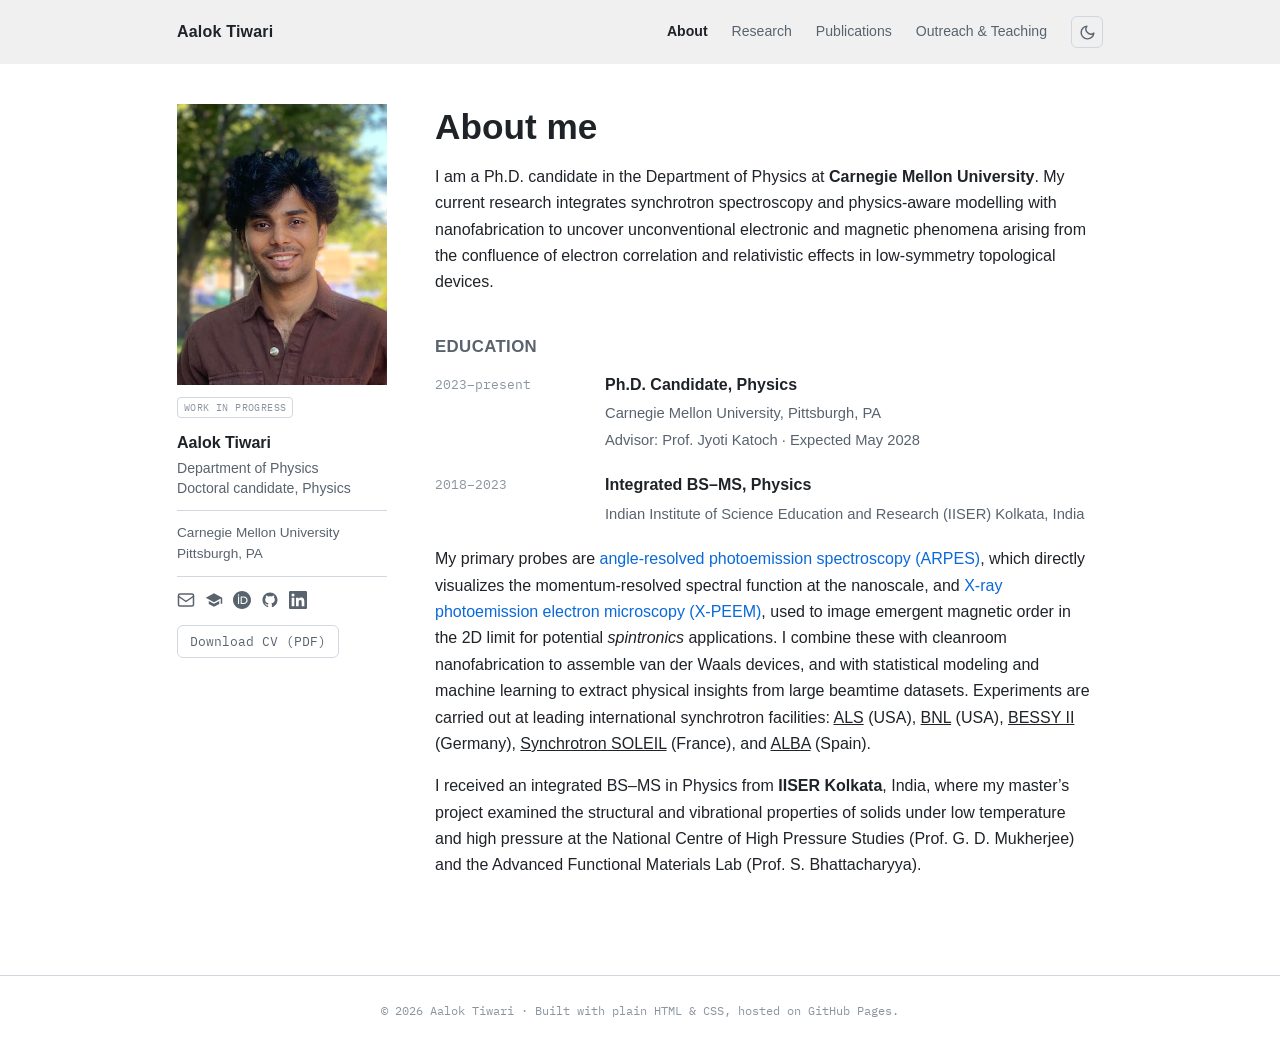
==== index.html @ 43963252 "Display profile photo as plain img, no wrapper div Co-Authored-By: Claude Sonnet 4.6 <noreply@anthro" ====
<!DOCTYPE html>
<html lang="en">
<head>
  <meta charset="UTF-8" />
  <meta name="viewport" content="width=device-width, initial-scale=1.0" />
  <script>(function(){try{if(localStorage.getItem('theme')==='dark')document.documentElement.setAttribute('data-theme','dark');}catch(e){}})();</script>
  <title>Aalok Tiwari</title>
  <meta name="description" content="Aalok Tiwari — experimental condensed matter physicist. Ph.D. candidate at Carnegie Mellon University working on 2D quantum materials, nano-ARPES, and XMCD-PEEM." />
  <link rel="preconnect" href="https://fonts.googleapis.com" />
  <link rel="preconnect" href="https://fonts.gstatic.com" crossorigin />
  <link href="https://fonts.googleapis.com/css2?family=IBM+Plex+Mono:wght@400;500;600;700&display=swap" rel="stylesheet" />
  <link rel="stylesheet" href="assets/style.css?v=3" />
  <link rel="icon" href="assets/favicon.svg" type="image/svg+xml" />
  <meta name="theme-color" content="#0969da" />
  <meta name="author" content="Aalok Tiwari" />
  <link rel="canonical" href="https://aaloktrii.github.io/" />
  <meta property="og:type" content="website" />
  <meta property="og:site_name" content="Aalok Tiwari" />
  <meta property="og:title" content="Aalok Tiwari — Experimental condensed matter physicist" />
  <meta property="og:description" content="Ph.D. candidate at Carnegie Mellon University working on 2D quantum materials, nano-ARPES, and XMCD-PEEM." />
  <meta property="og:url" content="https://aaloktrii.github.io/" />
  <meta name="twitter:card" content="summary" />
</head>
<body>
  <header class="site-header">
    <div class="header-inner">
      <a class="brand" href="index.html">Aalok Tiwari</a>
      <nav class="top-nav">
        <a href="index.html" class="active">About</a>
        <a href="research.html">Research</a>
        <a href="publications.html">Publications</a>
        <a href="outreach.html">Outreach &amp; Teaching</a>
      </nav>
      <button class="theme-toggle" type="button" aria-label="Toggle dark mode" title="Toggle light/dark">
        <svg class="icon-moon" viewBox="0 0 24 24" fill="none" stroke="currentColor" stroke-width="2" stroke-linecap="round" stroke-linejoin="round" aria-hidden="true"><path d="M21 12.79A9 9 0 1 1 11.21 3 7 7 0 0 0 21 12.79z"/></svg>
        <svg class="icon-sun" viewBox="0 0 24 24" fill="none" stroke="currentColor" stroke-width="2" stroke-linecap="round" stroke-linejoin="round" aria-hidden="true"><circle cx="12" cy="12" r="4"/><path d="M12 2v2M12 20v2M4.93 4.93l1.41 1.41M17.66 17.66l1.41 1.41M2 12h2M20 12h2M6.34 17.66l-1.41 1.41M19.07 4.93l-1.41 1.41"/></svg>
      </button>
    </div>
  </header>



  <div class="page-layout">
    <aside class="profile-col">
      <img src="assets/photo.jpg" alt="Aalok Tiwari" style="width:100%;display:block;margin-bottom:8px;" />
      <span class="wip-label">work in progress</span>
      <div class="profile-text-block">
        <div class="profile-name">Aalok Tiwari</div>
        <div class="profile-title">Department of Physics</div>
        <div class="profile-title">Doctoral candidate, Physics</div>
        <hr class="profile-rule">
        <div class="profile-dept">Carnegie Mellon University</div>
        <div class="profile-dept">Pittsburgh, PA</div>
        <hr class="profile-rule">
        <nav class="profile-links">
          <a href="mailto:aalokt@andrew.cmu.edu" title="Email"><svg viewBox="0 0 24 24" fill="none" stroke="currentColor" stroke-width="2" stroke-linecap="round" stroke-linejoin="round" aria-hidden="true"><rect x="2" y="4" width="20" height="16" rx="2"/><path d="m2 7 10 7 10-7"/></svg></a>
          <a href="https://scholar.google.com/citations?user=AxW-kcIAAAAJ" title="Google Scholar"><svg viewBox="0 0 24 24" fill="currentColor" aria-hidden="true"><path d="M5 13.18v4L12 21l7-3.82v-4L12 17l-7-3.82zM12 3L1 9l11 6 9-4.91V17h2V9L12 3z"/></svg></a>
          <a href="https://orcid.org/0009-0003-6832-4220" title="ORCID"><svg viewBox="0 0 24 24" fill="currentColor" aria-hidden="true"><path d="M12 0C5.372 0 0 5.372 0 12s5.372 12 12 12 12-5.372 12-12S18.628 0 12 0zM7.369 4.378c.525 0 .947.431.947.947s-.422.947-.947.947a.95.95 0 01-.947-.947c0-.525.422-.947.947-.947zm-.722 3.038h1.444v10.041H6.647V7.416zm3.562 0h3.9c3.712 0 5.344 2.653 5.344 5.025 0 2.578-2.016 5.016-5.325 5.016h-3.919V7.416zm1.444 1.303v7.444h2.297c3.272 0 3.872-2.466 3.872-3.722 0-2.016-1.284-3.722-3.862-3.722h-2.307z"/></svg></a>
          <a href="https://github.com/aaloktrii" title="GitHub"><svg viewBox="0 0 24 24" fill="currentColor" aria-hidden="true"><path d="M12 2C6.477 2 2 6.477 2 12c0 4.418 2.865 8.166 6.839 9.489.5.092.682-.217.682-.482 0-.237-.009-.868-.013-1.703-2.782.604-3.369-1.342-3.369-1.342-.454-1.155-1.11-1.463-1.11-1.463-.908-.62.069-.608.069-.608 1.003.07 1.531 1.03 1.531 1.03.892 1.529 2.341 1.088 2.91.832.092-.647.35-1.088.636-1.338-2.22-.253-4.555-1.11-4.555-4.943 0-1.091.39-1.984 1.029-2.683-.103-.253-.446-1.27.098-2.647 0 0 .84-.269 2.75 1.025A9.578 9.578 0 0112 6.836c.85.004 1.705.114 2.504.337 1.909-1.294 2.747-1.025 2.747-1.025.546 1.377.202 2.394.1 2.647.64.699 1.028 1.592 1.028 2.683 0 3.842-2.339 4.687-4.566 4.935.359.309.678.919.678 1.852 0 1.336-.012 2.415-.012 2.743 0 .267.18.578.688.48C19.138 20.163 22 16.418 22 12c0-5.523-4.477-10-10-10z"/></svg></a>
          <a href="https://www.linkedin.com/in/aalok-tiwari/" title="LinkedIn"><svg viewBox="0 0 24 24" fill="currentColor" aria-hidden="true"><path d="M20.447 20.452h-3.554v-5.569c0-1.328-.027-3.037-1.852-3.037-1.853 0-2.136 1.445-2.136 2.939v5.667H9.351V9h3.414v1.561h.046c.477-.9 1.637-1.85 3.37-1.85 3.601 0 4.267 2.37 4.267 5.455v6.286zM5.337 7.433a2.062 2.062 0 01-2.063-2.065 2.064 2.064 0 112.063 2.065zm1.782 13.019H3.555V9h3.564v11.452zM22.225 0H1.771C.792 0 0 .774 0 1.729v20.542C0 23.227.792 24 1.771 24h20.451C23.2 24 24 23.227 24 22.271V1.729C24 .774 23.2 0 22.222 0h.003z"/></svg></a>
        </nav>
        <a class="btn" href="assets/Aalok_Tiwari_CV.pdf">Download CV (PDF)</a>
      </div>
    </aside>

    <main class="content-col">
      <h1>About me</h1>
      <p>
        I am a Ph.D. candidate in the Department of Physics at
        <a href="https://www.cmu.edu/physics/" style="color: inherit;"><strong>Carnegie Mellon University</strong></a>.
        My current research integrates synchrotron spectroscopy and physics-aware modelling with nanofabrication to uncover unconventional electronic and magnetic phenomena arising from the confluence of electron correlation and relativistic effects in low-symmetry topological devices.
      </p>

      <h2 id="education">Education</h2>
      <div class="cvitem">
        <div class="when">2023&ndash;present</div>
        <div class="what">
          <strong>Ph.D. Candidate, Physics</strong>
          <div class="course"><a href="https://www.cmu.edu/physics/" style="color: inherit;">Carnegie Mellon University</a>, Pittsburgh, PA</div>
          <div class="course">Advisor: <a href="https://scholars.cmu.edu/8049-jyoti-katoch" style="color: inherit;">Prof. Jyoti Katoch</a> &middot; Expected May 2028</div>
        </div>
      </div>
      <div class="cvitem">
        <div class="when">2018&ndash;2023</div>
        <div class="what">
          <strong>Integrated BS&ndash;MS, Physics</strong>
          <div class="course"><a href="https://www.iiserkol.ac.in" style="color: inherit;">Indian Institute of Science Education and Research (IISER) Kolkata</a>, India</div>
        </div>
      </div>

      <p>
        My primary probes are
        <a href="https://doi.org/10.1103/RevModPhys.93.025006">angle-resolved photoemission spectroscopy (ARPES)</a>,
        which directly visualizes the momentum-resolved spectral function at the nanoscale, and
        <a href="https://doi.org/10.1088/0953-8984/20/9/093002">X-ray photoemission electron microscopy (X-PEEM)</a>,
        used to image emergent magnetic order in the 2D limit for potential <em>spintronics</em> applications.
        I combine these with cleanroom nanofabrication to assemble van der Waals devices, and with statistical modeling and machine learning to extract physical insights from large beamtime datasets.
        Experiments are carried out at leading international synchrotron facilities:
        <a href="https://als.lbl.gov/" style="color: inherit; text-decoration: underline;">ALS</a> (USA),
        <a href="https://www.bnl.gov/nsls2/" style="color: inherit; text-decoration: underline;">BNL</a> (USA),
        <a href="https://www.helmholtz-berlin.de/forschung/quellen/bessy/index_en.html" style="color: inherit; text-decoration: underline;">BESSY&nbsp;II</a> (Germany),
        <a href="https://www.synchrotron-soleil.fr/en" style="color: inherit; text-decoration: underline;">Synchrotron SOLEIL</a> (France), and
        <a href="https://www.cells.es/en" style="color: inherit; text-decoration: underline;">ALBA</a> (Spain).
      </p>
      <p>
        I received an integrated BS&ndash;MS in Physics from
        <a href="https://www.iiserkol.ac.in" style="color: inherit;"><strong>IISER Kolkata</strong></a>, India, where my master&rsquo;s project examined the structural and vibrational properties of solids under low temperature and high pressure at the
        <a href="https://physics.iiserkol.ac.in/fac_hompage.php?did=d3d2MTVhc04yd0JUdDRpbFY5U0hFVzZvV1lTTVFORTRjSkExN1VXWkRlZz0%3D" style="color: inherit;">National Centre of High Pressure Studies</a>
        (Prof.&nbsp;G.&nbsp;D.&nbsp;Mukherjee) and the
        <a href="https://www.iiserkol.ac.in/~sayanb/" style="color: inherit;">Advanced Functional Materials Lab</a>
        (Prof.&nbsp;S.&nbsp;Bhattacharyya).
      </p>
    </main>
  </div>

  <footer class="site">
    <div>&copy; <span id="yr"></span> Aalok Tiwari &middot; Built with plain HTML &amp; CSS, hosted on GitHub Pages.</div>
  </footer>

  <script>document.getElementById('yr').textContent = new Date().getFullYear();</script>
  <script src="assets/theme.js"></script>
</body>
</html>
---- assets/style.css ----
/* ---------------------------------------------------------------
   Aalok Tiwari — personal site
   Layout modelled after robertavaltorta.com:
   gray sticky header · full-width banner · two-column (sidebar + content)
   Plain CSS, no build step.
--------------------------------------------------------------- */

:root {
  --ink: #1f2328;
  --muted: #59636e;
  --faint: #8c959f;
  --line: #d0d7de;
  --bg: #ffffff;
  --header-bg: #f0f0f0;
  --accent: #0969da;
  --accent-soft: rgba(9,105,218,0.08);
  --accent2: #0f766e;
  --accent2-soft: rgba(15,118,110,0.08);
  --radius: 6px;
  --font-mono: "IBM Plex Mono", ui-monospace, SFMono-Regular, Menlo, Consolas, monospace;
  --font-head: "Helvetica Neue", Helvetica, Arial, sans-serif;
  --font-body: Calibri, Candara, "Segoe UI", Optima, Arial, sans-serif;
  --profile-w: 210px;
  --content-maxw: 660px;
}

:root { color-scheme: light; }

:root[data-theme="dark"] {
  color-scheme: dark;
  --ink: #dde4ed;
  --muted: #6b839e;
  --faint: #56687f;
  --line: #1a2535;
  --bg: #0d1117;
  --header-bg: #161b22;
  --accent: #58a6ff;
  --accent-soft: rgba(88,166,255,0.12);
  --accent2: #6ecfbb;
  --accent2-soft: rgba(110,207,187,0.14);
}

* { box-sizing: border-box; }
html { scroll-behavior: smooth; }
::selection { background: var(--accent-soft); color: var(--accent); }

a:focus-visible, .btn:focus-visible {
  outline: 2px solid var(--accent);
  outline-offset: 3px;
  border-radius: 2px;
}

body {
  margin: 0;
  background: var(--bg);
  color: var(--ink);
  font-family: var(--font-body);
  font-size: 16px;
  line-height: 1.65;
  -webkit-font-smoothing: antialiased;
  transition: background-color .25s ease, color .25s ease;
}

/* ---------- Header ---------- */
.site-header {
  background: var(--header-bg);
  position: sticky;
  top: 0;
  z-index: 100;
  transition: background-color .25s ease;
}

.header-inner {
  max-width: calc(var(--profile-w) + var(--content-maxw) + 120px);
  margin: 0 auto;
  padding: 0 32px;
  display: flex;
  align-items: center;
  gap: 24px;
  height: 64px;
}

.brand {
  font-family: var(--font-head);
  font-weight: 700;
  font-size: 1rem;
  letter-spacing: 0.2px;
  text-decoration: none;
  color: var(--ink);
  white-space: nowrap;
}

.top-nav {
  display: flex;
  gap: 24px;
  flex: 1 1 auto;
  justify-content: flex-end;
}

.top-nav a {
  text-decoration: none;
  color: var(--muted);
  font-family: var(--font-body);
  font-size: 0.88rem;
  transition: color .15s ease;
  white-space: nowrap;
}
.top-nav a:hover { color: var(--accent); text-decoration: underline; }
.top-nav a.active { color: var(--ink); font-weight: 600; }

.theme-toggle {
  background: none;
  border: 1px solid var(--line);
  border-radius: var(--radius);
  width: 32px; height: 32px;
  display: inline-flex; align-items: center; justify-content: center;
  color: var(--muted);
  cursor: pointer;
  padding: 0;
  flex: 0 0 auto;
  transition: color .2s ease, border-color .2s ease;
  -webkit-tap-highlight-color: transparent;
}
.theme-toggle:hover { color: var(--accent); border-color: var(--accent); }
.theme-toggle svg { width: 17px; height: 17px; }
.theme-toggle .icon-sun { display: none; }
:root[data-theme="dark"] .theme-toggle .icon-sun { display: block; }
:root[data-theme="dark"] .theme-toggle .icon-moon { display: none; }

/* ---------- Page layout ---------- */
.page-layout {
  max-width: calc(var(--profile-w) + var(--content-maxw) + 120px);
  margin: 0 auto;
  padding: 40px 32px 80px;
  display: flex;
  gap: 48px;
  align-items: flex-start;
}

/* ---------- Profile sidebar ---------- */
.profile-col {
  flex: 0 0 var(--profile-w);
  position: sticky;
  top: 80px;
}

.profile-avatar {
  width: 100%;
  background: var(--header-bg);
  border: 1px solid var(--line);
  margin-bottom: 8px;
}
.profile-avatar img { width: 100%; height: auto; display: block; }

.wip-label {
  font-family: var(--font-mono);
  font-size: 0.60rem;
  letter-spacing: 0.4px;
  text-transform: uppercase;
  color: var(--faint);
  border: 1px solid var(--line);
  border-radius: 4px;
  padding: 2px 6px;
  white-space: nowrap;
  display: inline-block;
  margin-bottom: 12px;
}

.profile-name {
  font-family: var(--font-head);
  font-weight: 700;
  font-size: 1rem;
  color: var(--ink);
  margin-bottom: 2px;
}

.profile-title {
  font-family: var(--font-body);
  font-size: 0.88rem;
  color: var(--muted);
  margin-bottom: 0;
  line-height: 1.4;
}

.profile-rule {
  border: none;
  border-top: 1px solid var(--line);
  margin: 12px 0;
}

.profile-dept {
  font-family: var(--font-body);
  font-size: 0.85rem;
  color: var(--muted);
  line-height: 1.5;
}

.profile-links {
  display: flex;
  flex-direction: row;
  flex-wrap: wrap;
  gap: 10px;
  margin: 14px 0 16px;
}
.profile-links a {
  color: var(--muted);
  text-decoration: none;
  display: flex;
  align-items: center;
  line-height: 1;
}
.profile-links a svg { width: 18px; height: 18px; }
.profile-links a:hover { color: var(--accent); }

/* ---------- Content column ---------- */
.content-col {
  flex: 1 1 auto;
  min-width: 0;
  max-width: var(--content-maxw);
}

/* ---------- Typography ---------- */
h1, h2, h3 { font-family: var(--font-head); line-height: 1.3; font-weight: 700; text-align: left; }
h1 { font-size: 2.2rem; font-weight: 700; margin: 0 0 14px; }
h2 {
  font-size: 1.05rem;
  margin: 40px 0 14px;
  color: var(--muted);
  text-transform: uppercase;
  letter-spacing: 0.4px;
  font-weight: 600;
}
h3 { font-size: 1rem; margin: 26px 0 4px; }

p { margin: 0 0 16px; }
a { color: var(--accent); text-decoration: none; }
a:hover { text-decoration: underline; }

.tagline { color: var(--muted); font-size: 0.95rem; margin: 0 0 18px; }
.small { font-size: 0.9rem; color: var(--faint); }
.muted { color: var(--muted); }

/* ---------- Button ---------- */
.btn {
  display: inline-block;
  font-family: var(--font-mono);
  font-size: 0.80rem;
  border: 1px solid var(--line);
  color: var(--muted);
  padding: 5px 12px;
  border-radius: var(--radius);
  transition: background .15s ease, color .15s ease, border-color .15s ease;
}
.btn:hover { background: var(--ink); color: var(--bg); border-color: var(--ink); text-decoration: none; }

/* ---------- Publications ---------- */
.pub { margin-bottom: 22px; }
.pub:last-child { margin-bottom: 0; }
.pub .pubtext { margin: 0; line-height: 1.65; }
.pub .pubtext strong, .pub .pubtext b { font-weight: 600; color: var(--ink); }
.pub .pubtext em { font-style: normal; font-family: var(--font-mono); color: var(--muted); font-size: 0.92em; }
.tag {
  display: inline-block;
  font-family: var(--font-mono);
  font-size: 0.72rem; letter-spacing: 0.3px; text-transform: uppercase;
  color: var(--accent);
  margin-left: 6px; vertical-align: middle;
}
.tag::before { content: "["; }
.tag::after { content: "]"; }
.links-inline { font-family: var(--font-mono); font-size: 0.8rem; margin-top: 6px; }
.links-inline a { margin-right: 12px; }

/* ---------- Talks ---------- */
.talk { margin-bottom: 22px; }
.talk:last-child { margin-bottom: 0; }
.talk .meta { font-size: 0.82rem; color: var(--faint); font-family: var(--font-mono); }
.talk .t { font-weight: 500; }
.talk .kind {
  display: inline-block;
  font-family: var(--font-mono);
  font-size: 0.72rem;
  font-weight: 600;
  text-transform: uppercase;
  letter-spacing: 0.3px;
  margin-right: 8px;
  vertical-align: middle;
}
.talk .kind::before { content: "["; }
.talk .kind::after { content: "]"; }
.kind-talk { color: var(--accent); }
.kind-poster { color: var(--accent2); }
.talk .t a { color: inherit; }
.cvitem .kind { margin-right: 8px; }

/* ---------- Section helpers ---------- */
.section-intro { color: var(--muted); font-size: 0.92rem; margin: 0 0 18px; }
.group-desc { font-size: 0.82rem; color: var(--muted); margin: -4px 0 10px; }
.subhead {
  font-size: 0.85rem;
  margin: 22px 0 10px;
  color: var(--faint);
  text-transform: uppercase;
  letter-spacing: 0.4px;
}

/* ---------- Expertise chips ---------- */
.expertise-group { margin: 14px 0 16px; }
.expertise-group h4 {
  font-family: var(--font-mono);
  font-size: 0.75rem;
  text-transform: uppercase;
  letter-spacing: 0.5px;
  color: var(--faint);
  font-weight: 600;
  margin: 0 0 9px;
}
.chips { display: flex; flex-wrap: wrap; gap: 6px 0; }
.chip { font-family: var(--font-mono); font-size: 0.85rem; color: var(--ink); line-height: 1.3; transition: color .18s ease; }
.chip:not(:last-child)::after { content: " \00b7 "; color: var(--faint); }
.chip:hover { color: var(--accent); }

/* ---------- CV grid entries ---------- */
.cvitem {
  display: grid;
  grid-template-columns: 150px 1fr;
  gap: 20px;
  margin-bottom: 20px;
}
.cvitem:last-child { margin-bottom: 0; }
.cvitem .when { font-family: var(--font-mono); font-size: 0.82rem; color: var(--faint); padding-top: 2px; }
.cvitem .what strong { font-weight: 600; }
.cvitem .what .course { color: var(--muted); font-size: 0.92rem; margin-top: 3px; }
.cvitem .what .term { color: var(--faint); }
.cvlist { margin: 6px 0 4px; padding-left: 1.15em; }
.cvlist li { margin: 7px 0; }
.cvlist .cvlist { margin: 4px 0 0; font-size: 0.95em; color: var(--muted); }

/* ---------- Footer ---------- */
footer.site {
  padding: 24px 0 40px;
  color: var(--faint);
  font-size: 0.78rem;
  font-family: var(--font-mono);
  text-align: center;
  border-top: 1px solid var(--line);
}

/* ---------- Responsive ---------- */
@media (max-width: 720px) {
  .page-layout {
    flex-direction: column;
    gap: 0;
    padding: 0 0 60px;
  }
  .profile-col {
    position: static;
    flex: none;
    width: 100%;
    display: flex;
    gap: 16px 20px;
    align-items: flex-start;
    flex-wrap: wrap;
    padding: 20px 20px 16px;
    background: var(--header-bg);
  }
  .profile-avatar {
    width: 90px;
    flex: 0 0 90px;
    margin-bottom: 0;
  }
  .profile-text-block {
    flex: 1 1 160px;
  }
  .profile-links { flex-direction: row; flex-wrap: wrap; gap: 3px 14px; margin: 10px 0 0; }
  .content-col { max-width: none; padding: 28px 20px 0; }
}

@media (max-width: 500px) {
  .header-inner { height: auto; padding: 10px 16px; flex-wrap: wrap; gap: 8px; }
  .top-nav { gap: 14px; justify-content: flex-start; }
  .top-nav a { font-size: 0.78rem; }
  .brand { font-size: 0.9rem; }
  body { font-size: 15px; }
  h1 { font-size: 1.6rem; }
  .banner-strip { height: 120px; }
  .cvitem { grid-template-columns: 1fr; gap: 3px; }
}

/* ---------- Print ---------- */
@media print {
  .site-header, .banner-strip, footer.site, .btn { display: none; }
  .page-layout { flex-direction: column; padding: 0; }
  .profile-col { position: static; background: none; }
  body { font-size: 11pt; color: #000; background: #fff; }
  a { color: #000; text-decoration: underline; }
  .pub, .talk, .cvitem { break-inside: avoid; }
}
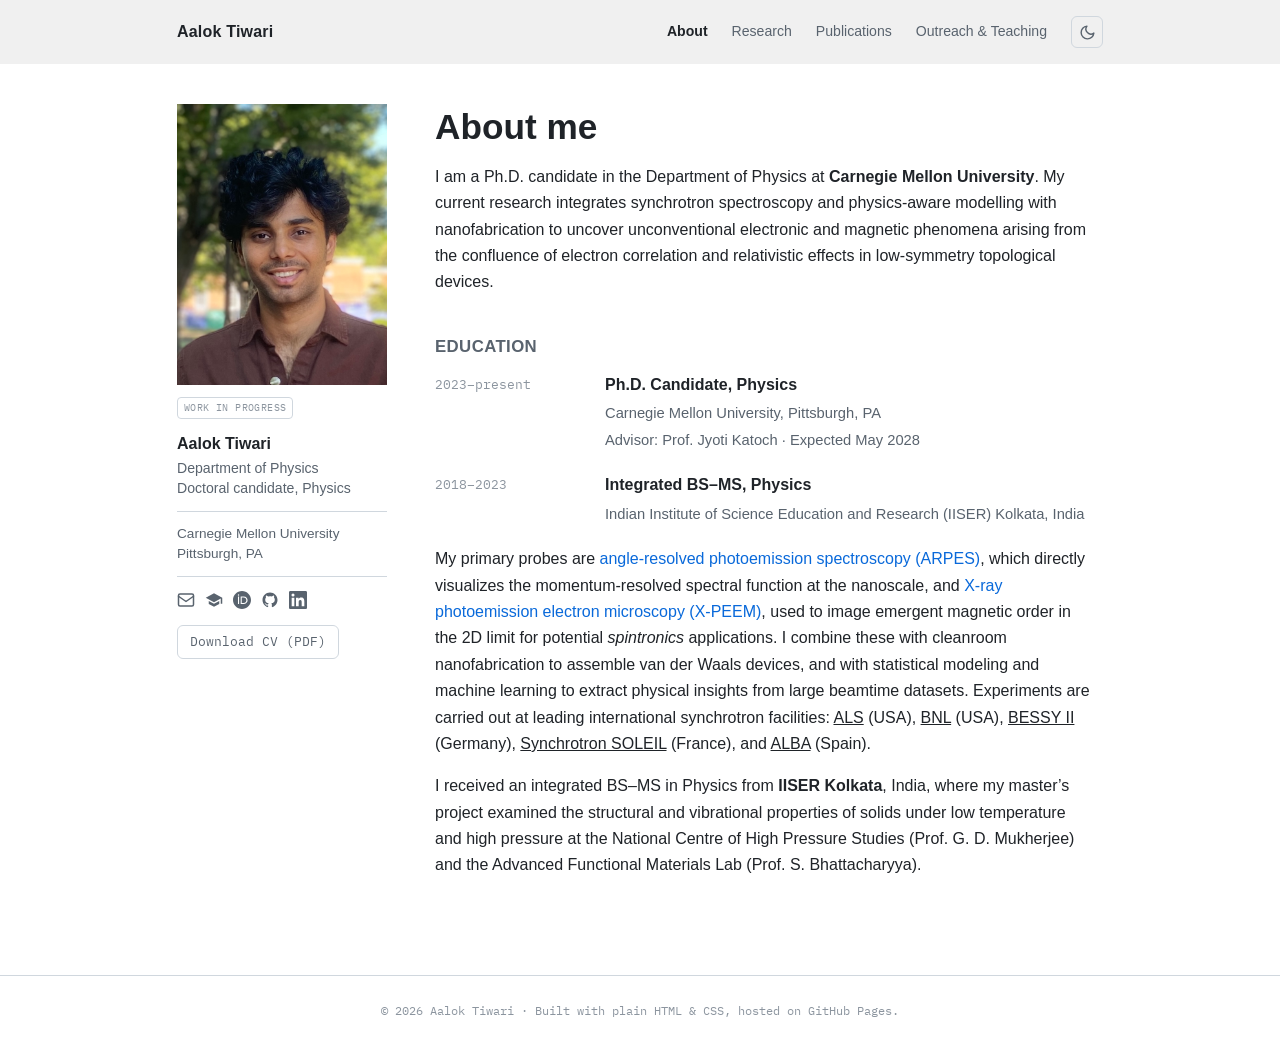
==== commit cf230811: "Rename photo to photo-v3.jpg to bust CDN cache Co-Authored-By: Claude Sonnet 4.6 <noreply@anthropic." ====
--- a/index.html
+++ b/index.html
@@ -42,7 +42,7 @@
 
   <div class="page-layout">
     <aside class="profile-col">
-      <img src="assets/photo.jpg" alt="Aalok Tiwari" style="width:100%;display:block;margin-bottom:8px;" />
+      <img src="assets/photo-v3.jpg" alt="Aalok Tiwari" style="width:100%;display:block;margin-bottom:8px;" />
       <span class="wip-label">work in progress</span>
       <div class="profile-text-block">
         <div class="profile-name">Aalok Tiwari</div>
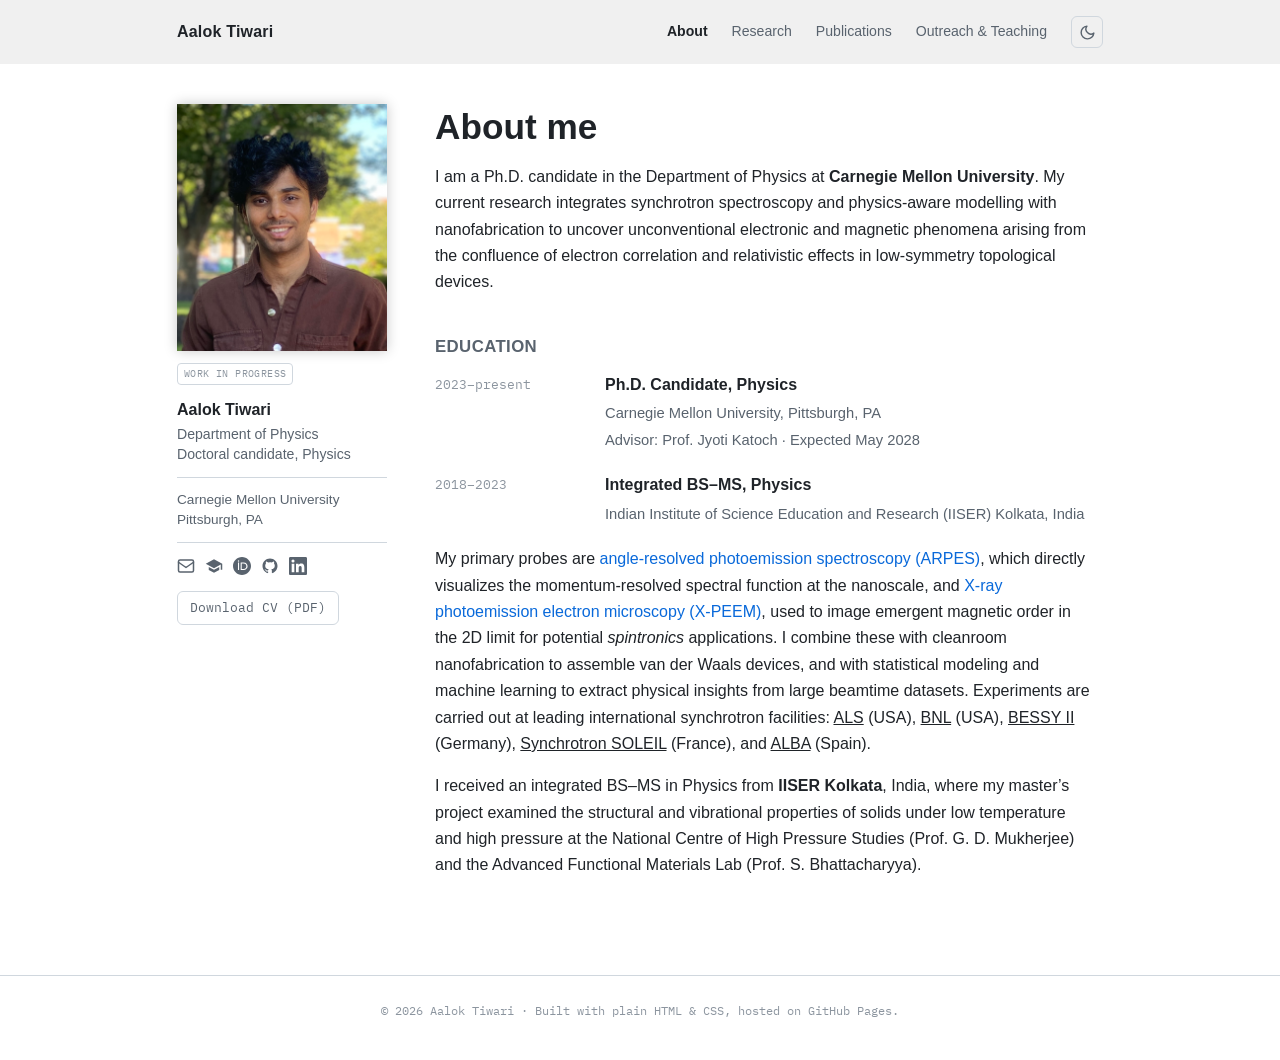
==== commit 0ec318a1: "Update profile photo; add soft shadow outline to image Co-Authored-By: Claude Sonnet 4.6 <noreply@an" ====
--- a/index.html
+++ b/index.html
@@ -42,7 +42,7 @@
 
   <div class="page-layout">
     <aside class="profile-col">
-      <img src="assets/photo-v3.jpg" alt="Aalok Tiwari" style="width:100%;display:block;margin-bottom:8px;" />
+      <img id="profile-pic" alt="Aalok Tiwari" style="width:100%;display:block;margin-bottom:8px;box-shadow:0 0 12px rgba(0,0,0,0.22);" /><script>document.getElementById("profile-pic").src="assets/profile.jpg?t="+Date.now();</script>
       <span class="wip-label">work in progress</span>
       <div class="profile-text-block">
         <div class="profile-name">Aalok Tiwari</div>
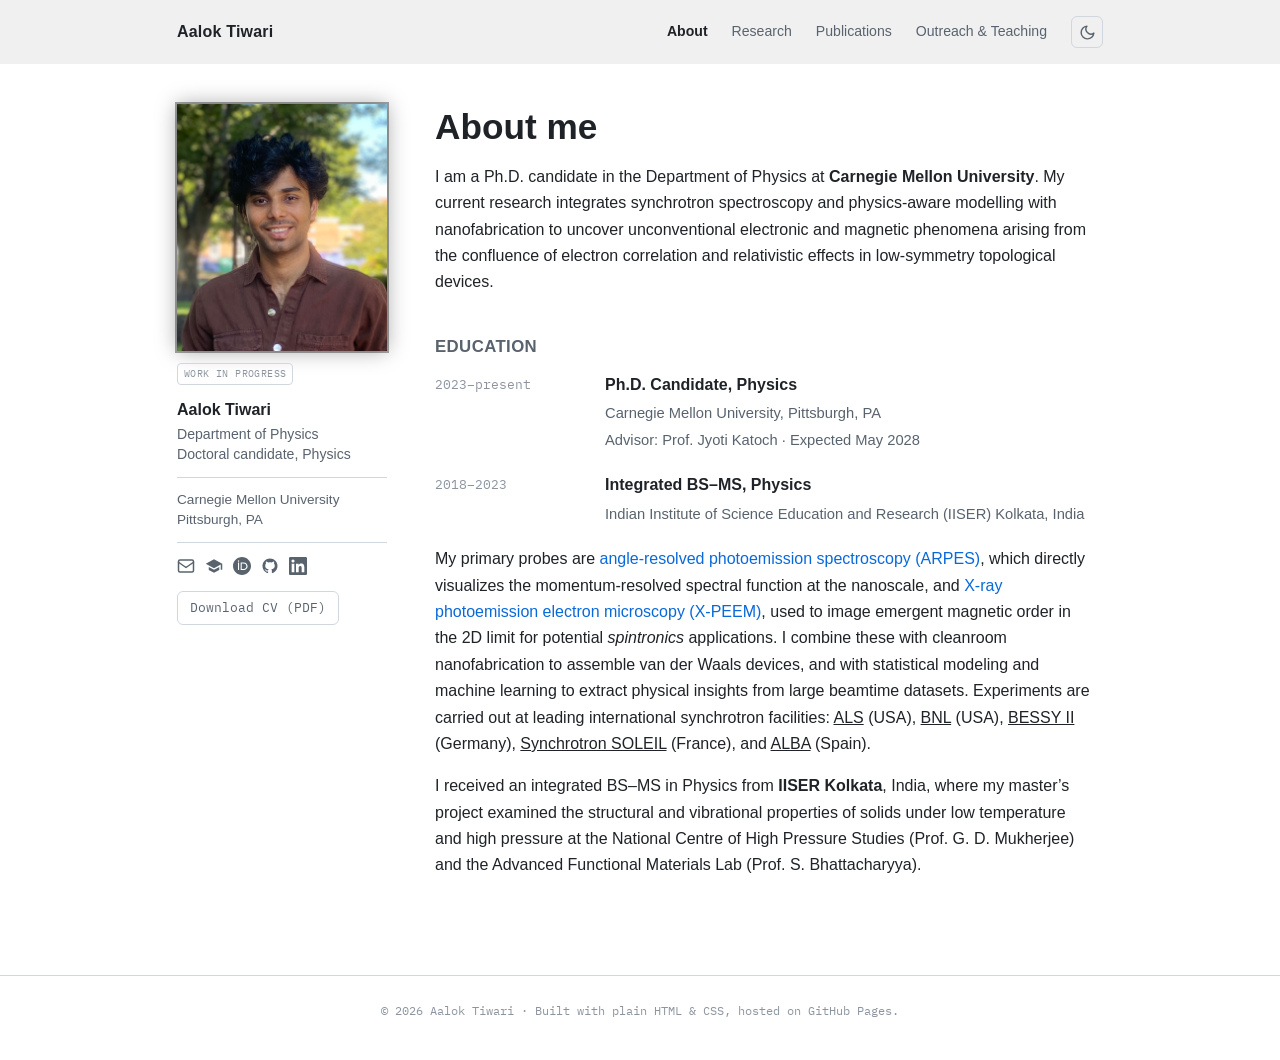
==== commit a619e9a1: "Strengthen profile photo border outline Co-Authored-By: Claude Sonnet 4.6 <noreply@anthropic.com>" ====
--- a/index.html
+++ b/index.html
@@ -42,7 +42,7 @@
 
   <div class="page-layout">
     <aside class="profile-col">
-      <img id="profile-pic" alt="Aalok Tiwari" style="width:100%;display:block;margin-bottom:8px;box-shadow:0 0 12px rgba(0,0,0,0.22);" /><script>document.getElementById("profile-pic").src="assets/profile.jpg?t="+Date.now();</script>
+      <img id="profile-pic" alt="Aalok Tiwari" style="width:100%;display:block;margin-bottom:8px;box-shadow:0 0 0 2px rgba(0,0,0,0.35), 0 0 20px rgba(0,0,0,0.35);" /><script>document.getElementById("profile-pic").src="assets/profile.jpg?t="+Date.now();</script>
       <span class="wip-label">work in progress</span>
       <div class="profile-text-block">
         <div class="profile-name">Aalok Tiwari</div>
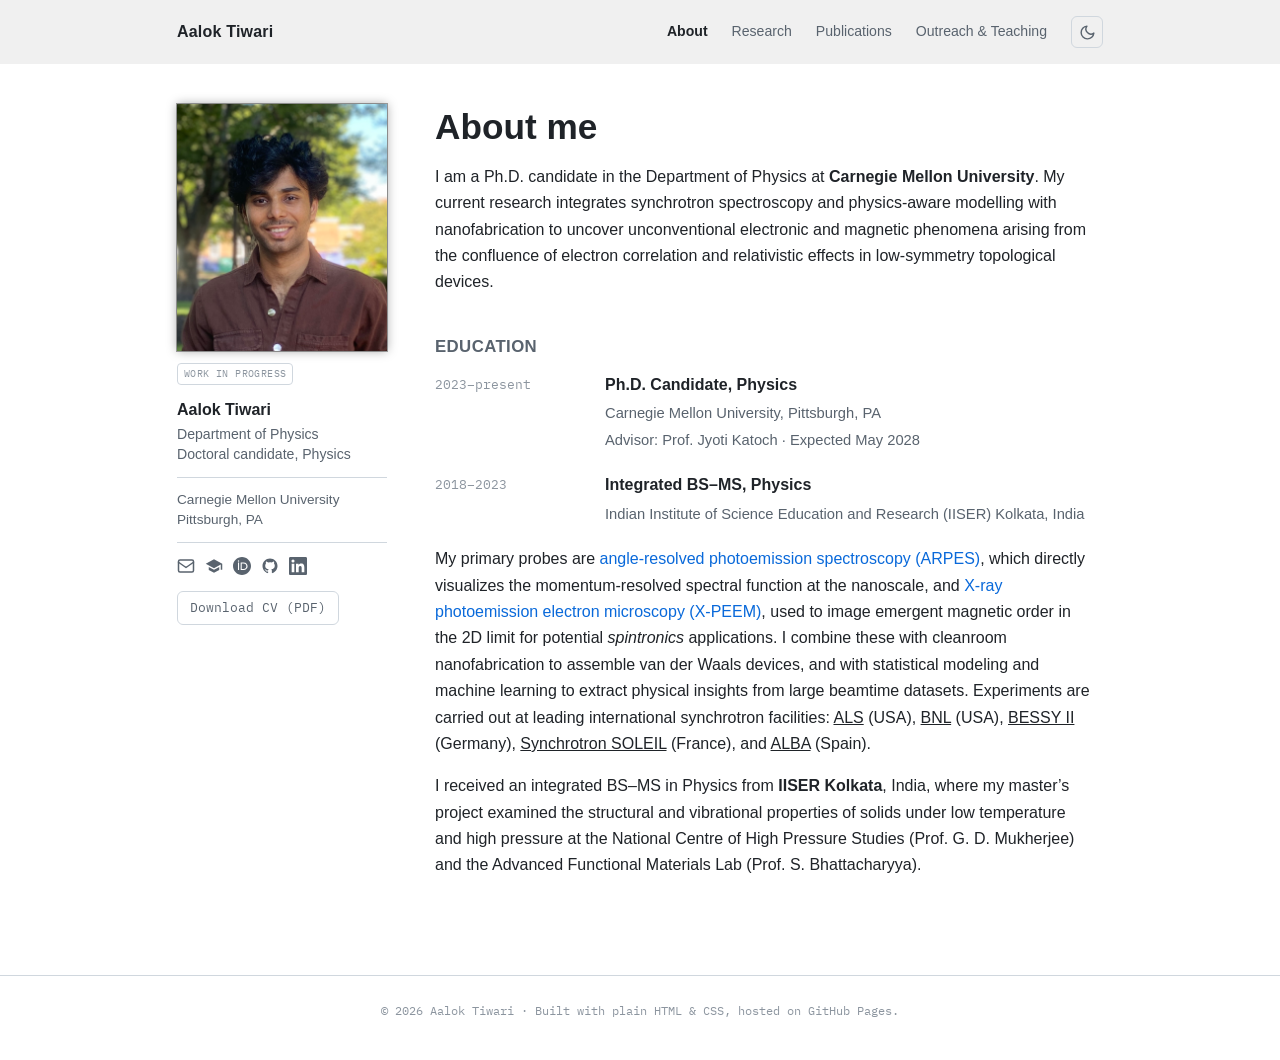
==== commit 68e3932f: "Adjust profile photo shadow to 1px ring, 10px blur Co-Authored-By: Claude Sonnet 4.6 <noreply@anthro" ====
--- a/index.html
+++ b/index.html
@@ -42,7 +42,7 @@
 
   <div class="page-layout">
     <aside class="profile-col">
-      <img id="profile-pic" alt="Aalok Tiwari" style="width:100%;display:block;margin-bottom:8px;box-shadow:0 0 0 2px rgba(0,0,0,0.35), 0 0 20px rgba(0,0,0,0.35);" /><script>document.getElementById("profile-pic").src="assets/profile.jpg?t="+Date.now();</script>
+      <img id="profile-pic" alt="Aalok Tiwari" style="width:100%;display:block;margin-bottom:8px;box-shadow:0 0 0 1px rgba(0,0,0,0.35), 0 0 10px rgba(0,0,0,0.35);" /><script>document.getElementById("profile-pic").src="assets/profile.jpg?t="+Date.now();</script>
       <span class="wip-label">work in progress</span>
       <div class="profile-text-block">
         <div class="profile-name">Aalok Tiwari</div>
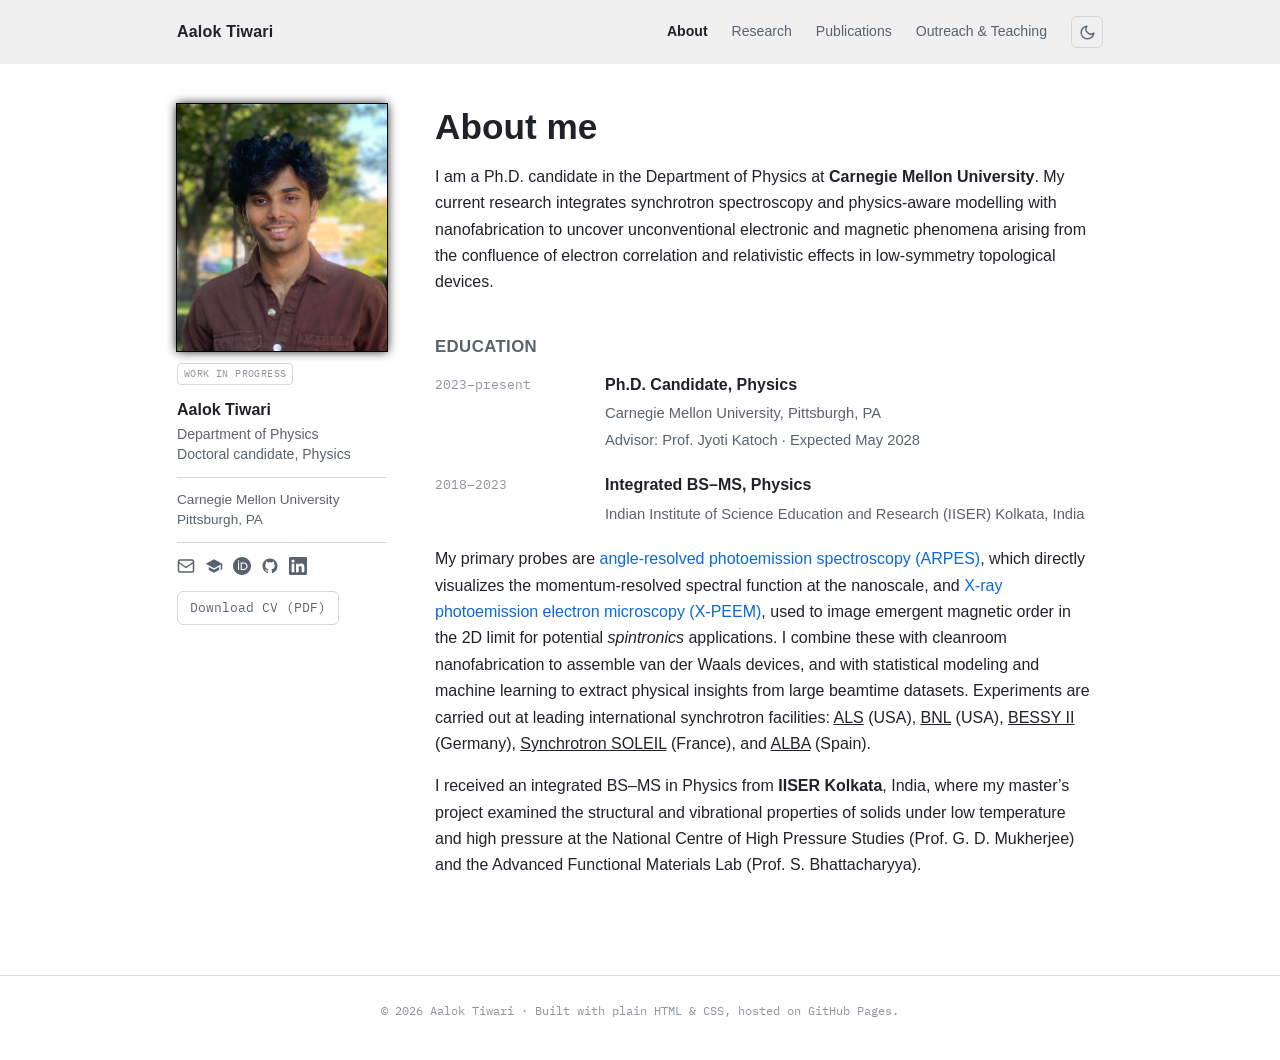
==== commit 780cc2fe: "Make profile photo shadow fully black Co-Authored-By: Claude Sonnet 4.6 <noreply@anthropic.com>" ====
--- a/index.html
+++ b/index.html
@@ -42,7 +42,7 @@
 
   <div class="page-layout">
     <aside class="profile-col">
-      <img id="profile-pic" alt="Aalok Tiwari" style="width:100%;display:block;margin-bottom:8px;box-shadow:0 0 0 1px rgba(0,0,0,0.35), 0 0 10px rgba(0,0,0,0.35);" /><script>document.getElementById("profile-pic").src="assets/profile.jpg?t="+Date.now();</script>
+      <img id="profile-pic" alt="Aalok Tiwari" style="width:100%;display:block;margin-bottom:8px;box-shadow:0 0 0 1px #000, 0 0 10px #000;" /><script>document.getElementById("profile-pic").src="assets/profile.jpg?t="+Date.now();</script>
       <span class="wip-label">work in progress</span>
       <div class="profile-text-block">
         <div class="profile-name">Aalok Tiwari</div>
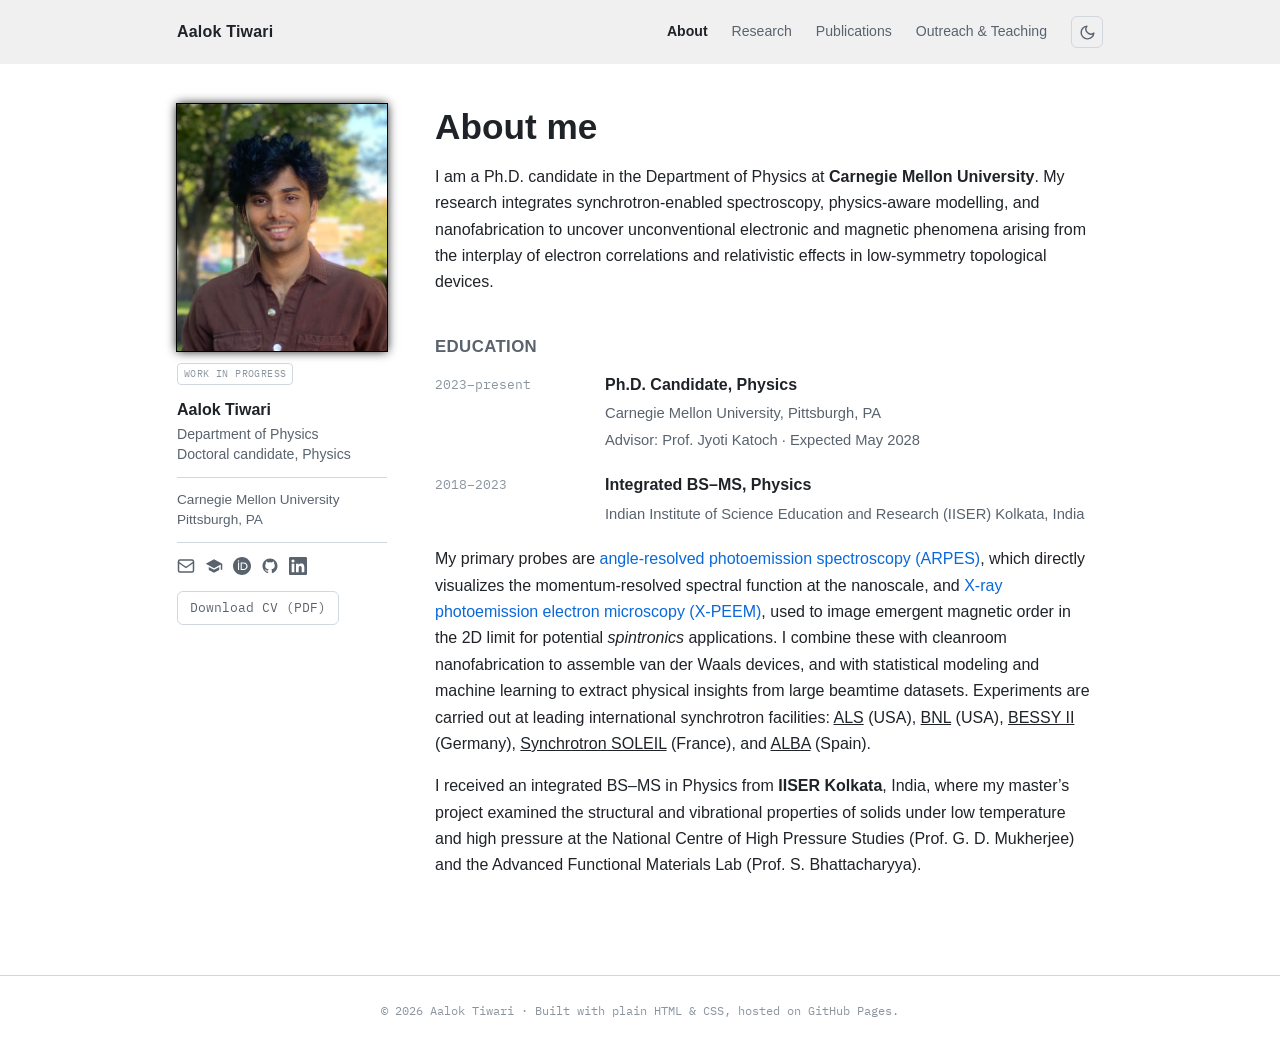
==== commit 9055b3de: "Update About page bio Co-Authored-By: Claude Sonnet 4.6 <noreply@anthropic.com>" ====
--- a/index.html
+++ b/index.html
@@ -68,7 +68,7 @@
       <p>
         I am a Ph.D. candidate in the Department of Physics at
         <a href="https://www.cmu.edu/physics/" style="color: inherit;"><strong>Carnegie Mellon University</strong></a>.
-        My current research integrates synchrotron spectroscopy and physics-aware modelling with nanofabrication to uncover unconventional electronic and magnetic phenomena arising from the confluence of electron correlation and relativistic effects in low-symmetry topological devices.
+        My research integrates synchrotron-enabled spectroscopy, physics-aware modelling, and nanofabrication to uncover unconventional electronic and magnetic phenomena arising from the interplay of electron correlations and relativistic effects in low-symmetry topological devices.
       </p>
 
       <h2 id="education">Education</h2>
